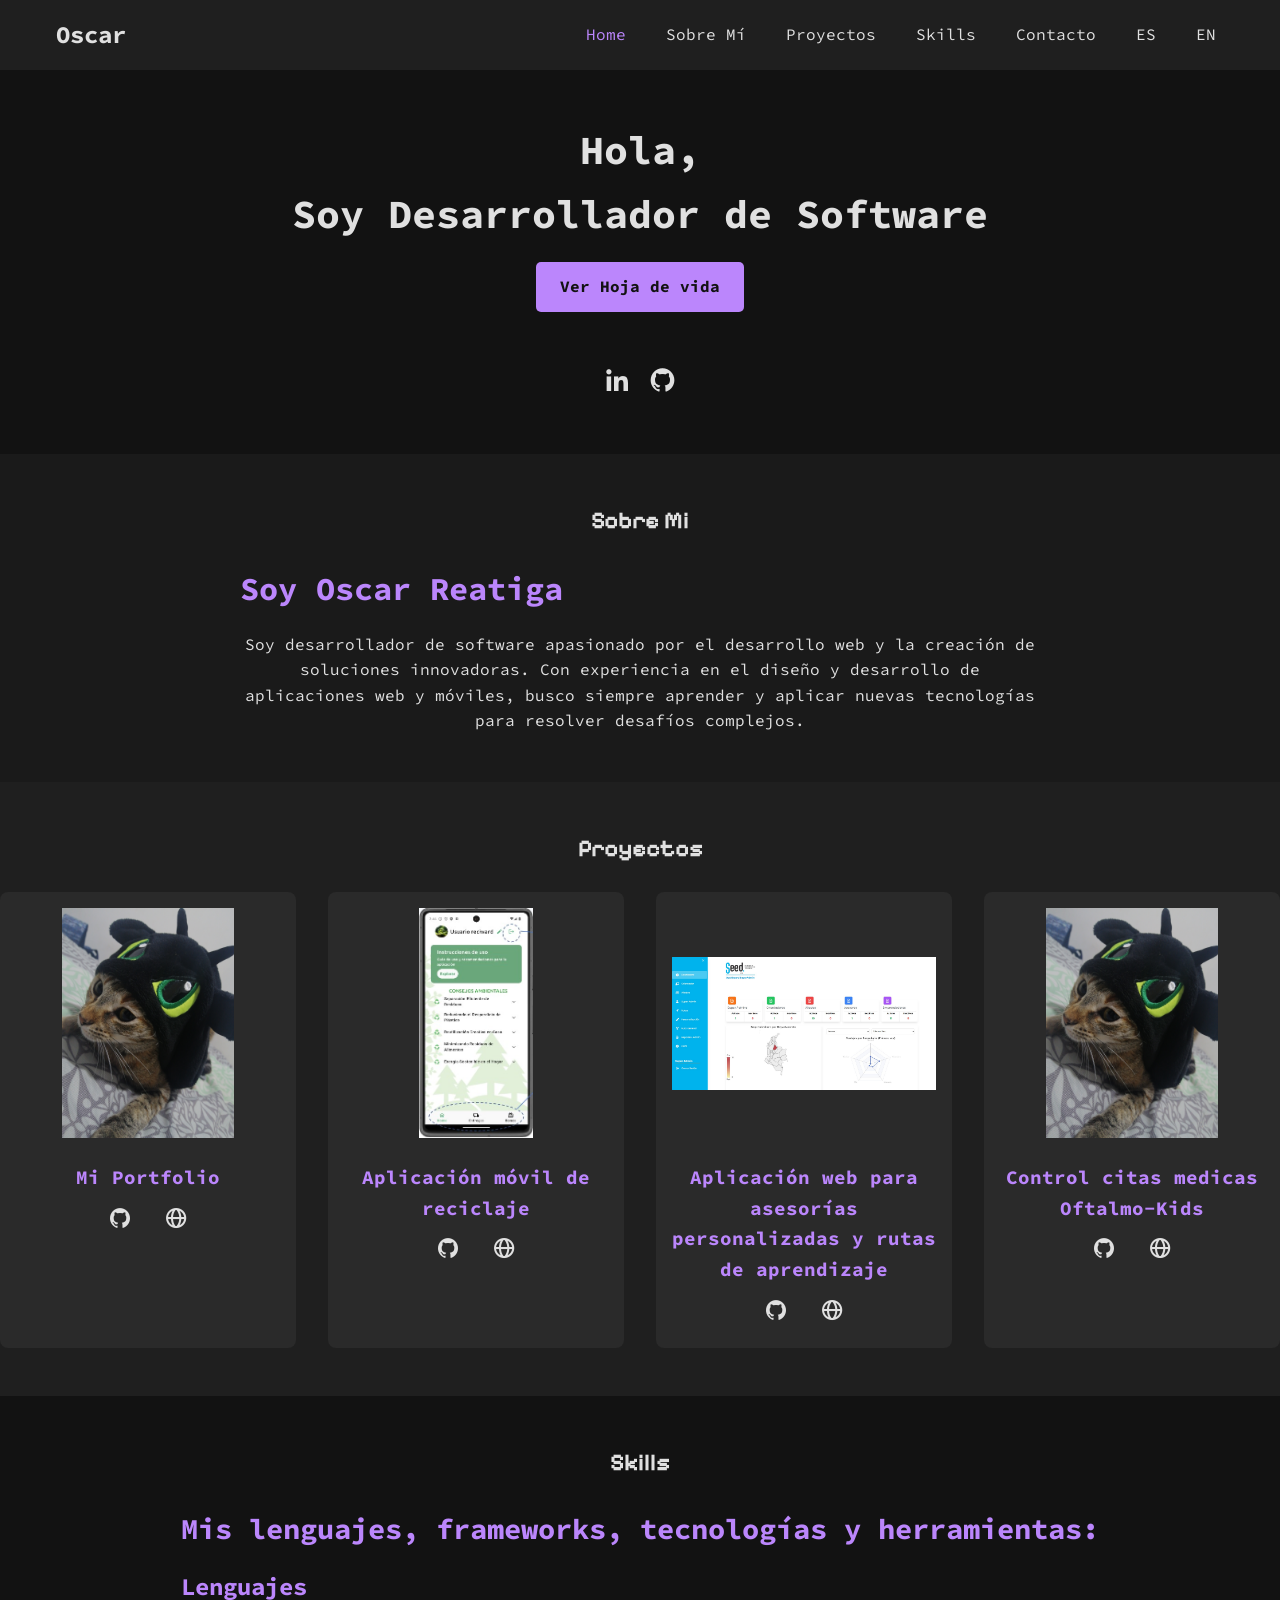
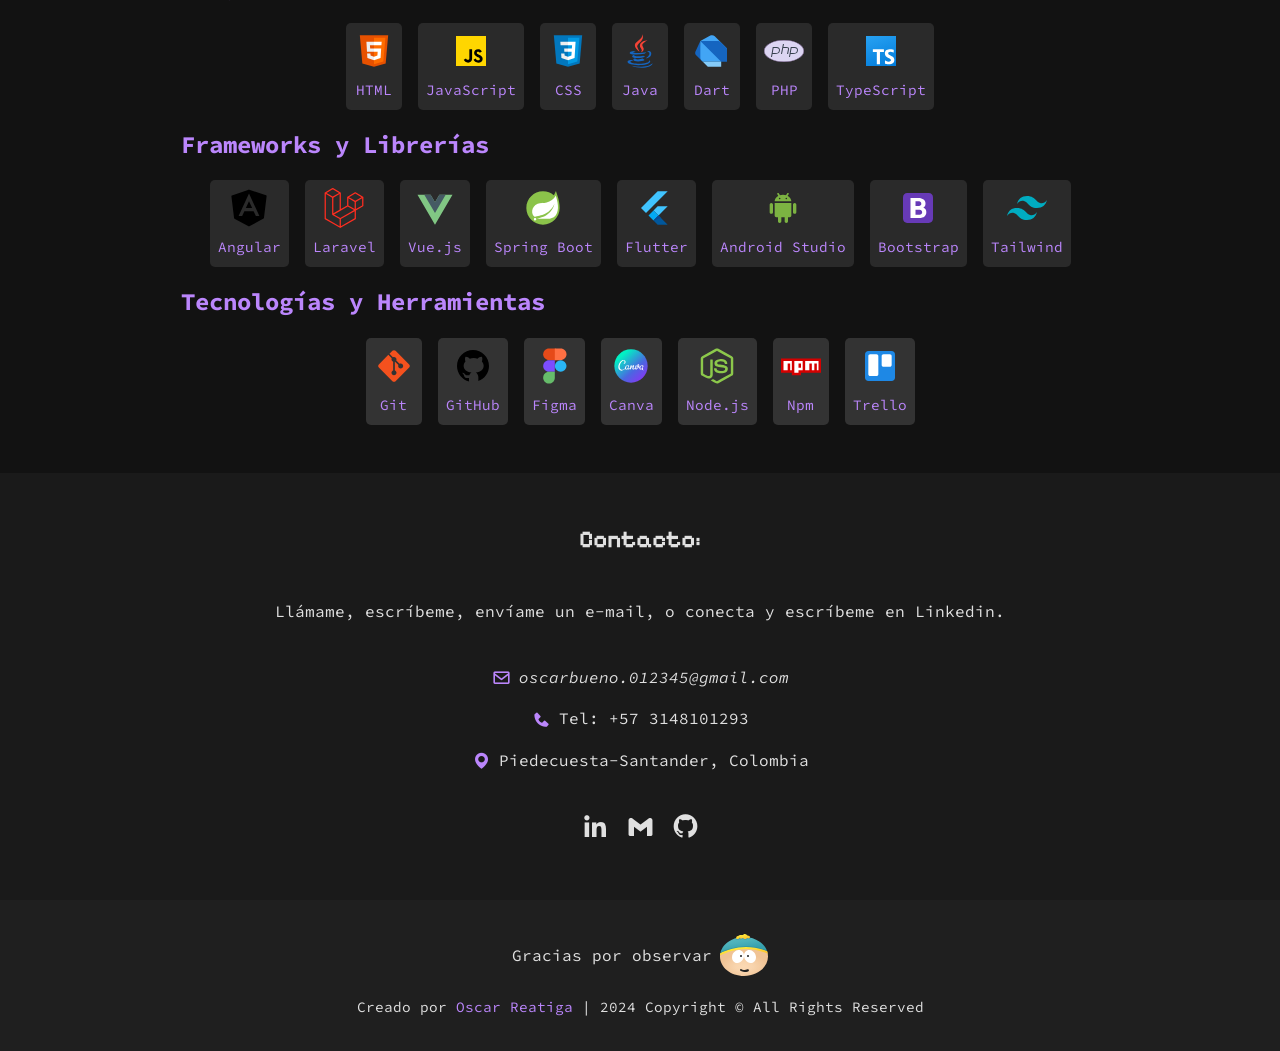
==== index-es.html @ 4c530ac4 "Add files via upload" ====
<!DOCTYPE html>
<html lang="en">
<head>
    <meta charset="UTF-8" />
    <meta http-equiv="X-UA-Compatible" content="IE=edge" />
    <meta name="viewport" content="width=device-width, initial-scale=1.0" />
    <link href="https://unpkg.com/boxicons@2.1.4/css/boxicons.min.css" rel="stylesheet" />
    <link rel="preconnect" href="https://fonts.googleapis.com">
    <link rel="preconnect" href="https://fonts.gstatic.com" crossorigin>
    <link
        href="https://fonts.googleapis.com/css2?family=Pixelify+Sans:wght@400..700&family=Source+Code+Pro:ital,wght@0,200..900;1,200..900&display=swap"
        rel="stylesheet">
    <link href="https://unpkg.com/aos@2.3.1/dist/aos.css" rel="stylesheet" />

    <link rel="stylesheet" href="./css/style.css" />
    <link rel="stylesheet" href="./css/header.css" />
    <link rel="stylesheet" href="./css/nav.css" />
    <link rel="stylesheet" href="./css/home.css" />
    <link rel="stylesheet" href="./css/about.css" />
    <link rel="stylesheet" href="./css/projects.css" />
    <link rel="stylesheet" href="./css/skills.css" />
    <link rel="stylesheet" href="./css/contact.css" />
    <link rel="stylesheet" href="./css/footer.css" />
    <link rel="stylesheet" href="./css/mediaqueries.css" />

    <title>Oscar Reatiga - Software Dev</title>
</head>

<body>
    <header class="header">
        <nav class="nav h-grid">
            <div>
                <a href="#" class="nav__logo">Oscar</a>
            </div>

            <div class="nav__menu" id="nav-menu">
                <ul class="nav__list">
                    <li class="nav__item"><a href="#home" class="nav__link active">Home</a></li>
                    <li class="nav__item"><a href="#about" class="nav__link">Sobre Mí</a></li>
                    <li class="nav__item"><a href="#projects" class="nav__link">Proyectos</a></li>
                    <li class="nav__item"><a href="#skills" class="nav__link">Skills</a></li>
                    <li class="nav__item"><a href="#contact" class="nav__link">Contacto</a></li>
                    <li class="nav__item"><a href="./index-es.html" class="nav__link nav__link-es">ES</a></li>
                    <li class="nav__item"><a href="./index.html" class="nav__link nav__link-en">EN</a></li>
                </ul>
            </div>

            <div class="nav__toggle" id="nav-toggle">
                <i class="bx bx-menu"></i>
            </div>
        </nav>
    </header>

    <main class="main">
        <section class="home h-grid" id="home">
            <div class="home__data">
                <h1 class="home__title">
                    Hola, <br />
                    Soy Desarrollador de Software<span class="home__title-color"></span> <br />
                    
                </h1>
                <a href="https://drive.google.com/drive/folders/1gHrCSWaH1jyi9_zsq7LV5uAzrO4THDpe?usp=sharing"
                    target="_blank" class="button">Ver Hoja de vida</a>
            </div>

            <div class="home__social">
                <a href="https://www.linkedin.com/in/oscar-reatiga-6b79942b4/" target="_blank"
                    class="home__social-icon">
                    <i class="bx bxl-linkedin"></i>
                </a>

                <a href="https://github.com/Y3sith" target="_blank" class="home__social-icon"><i
                        class="bx bxl-github"></i></a>

            </div>

        </section>

        <section class="about section" id="about">
            <h2 data-aos="fade-down" class="section-title">Sobre Mi</h2>

            <div data-aos="zoom-in" class="about__container h-grid">
                <div data-aos="zoom-in" class="about__content">
                    <h2 class="about__subtitle">Soy Oscar Reatiga</h2>
                    <p class="about__text">
                        Soy desarrollador de software apasionado por el desarrollo web y
                        la creación de soluciones innovadoras. Con experiencia en el diseño y desarrollo de
                        aplicaciones web y móviles, busco siempre aprender y aplicar nuevas tecnologías para
                        resolver desafíos complejos.
                    </p>
                </div>
            </div>
        </section>

        <section data-aos="fade-down" class="projects section" id="projects">
            <h2 class="section-title">Proyectos</h2>

            <div class="projects__container h-grid">
                <div data-aos="fade-down" class="projects__links">
                    <a target="_blank"><img src="./assets/images/IMG_20221031_184243.jpg" alt="" /></a>
                    <h4 class="project__title">Mi Portfolio</h4>

                    <div class="project__link-item">
                        <a href="https://github.com/Y3sith" class="project__item" target="_blank"><i
                                class="bx bxl-github"></i></a>

                        <a href="https://github.com/Y3sith" class="project__item" target="_blank"><i
                                class="bx bx-globe"></i></a>
                    </div>
                </div>

                <div data-aos="fade-down" class="projects__links">
                    <a target="_blank"><img src="./assets/images/reciward.jpg" alt="" /></a>
                    <h4 class="project__title">Aplicación móvil de reciclaje</h4>

                    <div class="project__link-item">
                        <a href="https://github.com/Y3sith" class="project__item" target="_blank"><i
                                class="bx bxl-github"></i></a>

                        <a href="https://github.com/Y3sith" class="project__item" target="_blank"><i
                                class="bx bx-globe"></i></a>
                    </div>
                </div>

                <div data-aos="fade-down" class="projects__links">
                    <a target="_blank"><img src="./assets/images/seedlab.jpg" alt="" /></a>
                    <h4 class="project__title">Aplicación web para asesorías personalizadas y rutas de aprendizaje</h4>

                    <div class="project__link-item">
                        <a href="https://github.com/Y3sith" class="project__item" target="_blank"><i
                                class="bx bxl-github"></i></a>

                        <a href="https://uccemprende.com/home" class="project__item" target="_blank"><i
                                class="bx bx-globe"></i></a>
                    </div>
                </div>

                <div data-aos="fade-down" class="projects__links">
                    <a target="_blank"><img src="./assets/images/IMG_20221031_184243.jpg" alt="" /></a>
                    <h4 class="project__title">Control citas medicas Oftalmo-Kids</h4>

                    <div class="project__link-item">
                        <a href="https://github.com/Y3sith" class="project__item" target="_blank"><i
                                class="bx bxl-github"></i></a>

                        <a href="https://github.com/Y3sith" class="project__item" target="_blank"><i
                                class="bx bx-globe"></i></a>
                    </div>
                </div>

            </div>
        </section>

        <section class="skills section" id="skills">
            <h2 data-aos="fade-down" class="section-title">Skills</h2>

            <div class="skills__container h-grid">
                <div data-aos="fade-down">
                    <h2 class="skills__subtitle">Mis lenguajes, frameworks, tecnologías y herramientas:</h2>
                    <div data-aos="fade-down" class="skills__data">
                        <h3 class="skills-title">Lenguajes</h3>
                        <div class="skills__names">
                            <a href="#" class="skills__name">
                                <img src="./assets/icon/icons8-html-5.svg" alt="html" />
                                <span>HTML</span>
                            </a>
                            <a href="#" class="skills__name">
                                <img src="./assets/icon/icons8-javascript.svg" alt="javascript" />
                                <span>JavaScript</span>
                            </a>
                            <a href="#" class="skills__name">
                                <img src="./assets/icon/icons8-css3.svg" alt="css" />
                                <span>CSS</span>
                            </a>
                            <a href="#" class="skills__name">
                                <img src="./assets/icon/icons8-java.svg" alt="java" />
                                <span>Java</span>
                            </a>
                            <a href="#" class="skills__name">
                                <img src="./assets/icon/icons8-dart.svg" alt="dart" />
                                <span>Dart</span>
                            </a>
                            <a href="#" class="skills__name">
                                <img src="./assets/icon/icons8-php.svg" alt="php" />
                                <span>PHP</span>
                            </a>
                            <a href="#" class="skills__name">
                                <img src="./assets/icon/icons8-typescript.svg" alt="typescript" />
                                <span>TypeScript</span>
                            </a>
                        </div>

                        <h3 class="skills-title">Frameworks y Librerías</h3>
                        <div class="skills__names">
                            <a href="#" class="skills__name">
                                <img src="./assets/icon/icons8-angular.svg" alt="angular" />
                                <span>Angular</span>
                            </a>
                            <a href="#" class="skills__name">
                                <img src="./assets/icon/icons8-laravel.svg" alt="laravel" />
                                <span>Laravel</span>
                            </a>
                            <a href="#" class="skills__name">
                                <img src="./assets/icon/icons8-vue.svg" alt="vue" />
                                <span>Vue.js</span>
                            </a>
                            <a href="#" class="skills__name">
                                <img src="./assets/icon/icons8-spring-boot.svg" alt="spring boot" />
                                <span>Spring Boot</span>
                            </a>
                            <a href="#" class="skills__name">
                                <img src="./assets/icon/icons8-flutter.svg" alt="flutter" />
                                <span>Flutter</span>
                            </a>
                            <a href="#" class="skills__name">
                                <img src="./assets/icon/icons8-android-studio.svg" alt="android studio" />
                                <span>Android Studio</span>
                            </a>
                            <a href="#" class="skills__name">
                                <img src="./assets/icon/icons8-bootstrap.svg" alt="bootstrap" />
                                <span>Bootstrap</span>
                            </a>
                            <a href="#" class="skills__name">
                                <img src="./assets/icon/icons8-tailwind-css.svg" alt="tailwind" />
                                <span>Tailwind</span>
                            </a>
                        </div>

                        <h3 class="skills-title">Tecnologías y Herramientas</h3>
                        <div class="skills__names tools">
                            <a href="#" class="skills__name">
                                <img src="./assets/icon/icons8-git.svg" alt="git" />
                                <span>Git</span>
                            </a>
                            <a href="#" class="skills__name">
                                <img src="./assets/icon/icons8-github.svg" alt="github" />
                                <span>GitHub</span>
                            </a>
                            <a href="#" class="skills__name">
                                <img src="./assets/icon/icons8-figma.svg" alt="figma" />
                                <span>Figma</span>
                            </a>
                            <a href="#" class="skills__name">
                                <img src="./assets/icon/icons8-canva.svg" alt="canva" />
                                <span>Canva</span>
                            </a>
                            <a href="#" class="skills__name">
                                <img src="./assets/icon/icons8-node-js.svg" alt="nodejs" />
                                <span>Node.js</span>
                            </a>
                            <a href="#" class="skills__name">
                                <img src="./assets/icon/icons8-npm.svg" alt="nodejs" />
                                <span>Npm</span>
                            </a>
                            <a href="#" class="skills__name">
                                <img src="./assets/icon/icons8-trello.svg" alt="nodejs" />
                                <span>Trello</span>
                            </a>
                        </div>
                    </div>
                </div>
            </div>
        </section>


        <section class="contact h-grid" id="contact">
            <h2 data-aos="fade-down" class="section-title">Contacto:</h2>
            <p data-aos="fade-down" class="contact__text">
                Llámame, escríbeme, envíame un e-mail, o conecta y escríbeme en Linkedin.
            </p>
            <div data-aos="fade-down" class="contact__social">
                <div class="contact__email">
                    <i class="bx bx-envelope icon"></i>
                    <address class="contact__email-content">oscarbueno.012345@gmail.com</address>
                </div>

                <div class="contact__phone">
                    <i class="bx bxs-phone icon"></i>
                    <span class="contact__phone-content">Tel: +57 3148101293</span>
                </div>

                <div class="contact__map">
                    <i class="bx bxs-map icon"></i>
                    <span class="contact__map-content">Piedecuesta-Santander, Colombia</span>
                </div>

                <div class="icon-social">
                    <a href="https://www.linkedin.com/in/oscar-reatiga-6b79942b4/" target="_blank"
                        class="icon-contact"><i class="bx bxl-linkedin"></i></a>

                    <a href="https://mail.google.com/mail/?view=cm&fs=1&tf=1&to=pee7491@gmail.com" target="_blank"
                        class="icon-contact"><i class="bx bxl-gmail"></i></a>

                    <a href="https://github.com/Y3sith" class="icon-contact" target="_blank"><i
                            class="bx bxl-github"></i></a>
                </div>
            </div>
        </section>
    </main>

    <footer class="footer">
        <div class="footer__text">
            <p>Gracias por observar<img src="./assets/icon/icons8-eric-cartman.svg" alt="" /></p>
        </div>

        <div class="footer__copyright">
            <p>
                Creado por
                <a class="link-github" href="https://github.com/Y3sith" target="_blank" rel="noreferrer noopener">
                    Oscar Reatiga
                </a>
                | 2024 Copyright &copy All Rights Reserved
            </p>
        </div>
    </footer>

    <script src="./js/app.js"></script>
    <script src="https://unpkg.com/aos@2.3.1/dist/aos.js"></script>
    <script>
        AOS.init();
    </script>
</body>

</html>
---- css/style.css ----
/* Reset y estilos globales */
* {
    margin: 0;
    padding: 0;
    box-sizing: border-box;
  }
  
  body {
    font-family: 'Source Code Pro', monospace;
    background-color: #121212;
    color: #e0e0e0;
    line-height: 1.6;
  }
  
  a {
    color: #bb86fc;
    text-decoration: none;
  }
  
  img {
    max-width: 100%;
    height: auto;
  }
  
  .section-title {
    text-align: center;
    margin-bottom: 1.5rem;
    font-family: 'Pixelify Sans', sans-serif;
    font-weight: 700;
    color: #e0e0e0;
  }
  
  /* Clase para grids básicos */
  .h-grid {
    display: grid;
    gap: 1rem;
  }
---- css/header.css ----
.header {
    background-color: #1f1f1f;
    padding: 1rem 0;
    box-shadow: 0 2px 5px rgba(0, 0, 0, 0.5);
  }
---- css/nav.css ----
.nav {
    display: flex;
    align-items: center;
    justify-content: space-between;
    max-width: 1200px;
    margin: 0 auto;
    padding: 0 1rem;
  }
  
  .nav__logo {
    font-size: 1.5rem;
    font-weight: bold;
    color: #e0e0e0;
  }
  
  .nav__menu {
    display: flex;
  }
  
  .nav__list {
    list-style: none;
    display: flex;
    gap: 1.5rem;
  }
  
  .nav__item { }
  
  .nav__link {
    color: #e0e0e0;
    font-size: 1rem;
    padding: 0.5rem;
    transition: color 0.3s ease;
  }
  
  .nav__link:hover,
  .nav__link.active {
    color: #bb86fc;
  }
  
  .nav__toggle {
    display: none;
    font-size: 1.8rem;
    color: #e0e0e0;
    cursor: pointer;
  }
---- css/home.css ----
.home {
    align-items: center;
    padding: 3rem 0;
    background: #121212;
    color: #e0e0e0;
    text-align: center;
  }
  
  .home__data {
    text-align: center;
  }
  
  .home__title {
    font-size: 2.5rem;
    margin-bottom: 1rem;
  }
  
  .home__title span.home__title-color {
    color: #bb86fc;
  }
  
  .button {
    display: inline-block;
    padding: 0.75rem 1.5rem;
    background-color: #bb86fc;
    color: #121212;
    border-radius: 5px;
    font-weight: bold;
    transition: background-color 0.3s ease;
  }
  
  .button:hover {
    background-color: #9b69d4;
  }
  
  .home__social {
    margin-top: 2rem;
    display: flex;
    justify-content: center;
    gap: 1rem;
  }
  
  .home__social-icon {
    font-size: 1.8rem;
    color: #e0e0e0;
    transition: color 0.3s ease;
  }
  
  .home__social-icon:hover {
    color: #bb86fc;
  }
---- css/about.css ----
.about {
    padding: 3rem 0;
    background-color: #1a1a1a;
    color: #e0e0e0;
  }
  
  .about__container {
    display: flex;
    flex-direction: column;
    align-items: center;
    gap: 2rem;
  }
  
  .about__subtitle {
    font-size: 2rem;
    color: #bb86fc;
    margin-bottom: 1rem;
  }
  
  .about__text {
    font-size: 1rem;
    max-width: 800px;
    text-align: center;
    line-height: 1.6;
  }
---- css/projects.css ----
.projects {
  padding: 3rem 0;
  background-color: #1f1f1f;
  color: #e0e0e0;
}

.projects__container {
  display: grid;
  grid-template-columns: repeat(auto-fit, minmax(250px, 1fr));
  gap: 2rem;
}

.projects__links {
  background-color: #2a2a2a;
  padding: 1rem;
  border-radius: 8px;
  text-align: center;
  transition: transform 0.3s ease;
}

/* .projects__links:hover {
  transform: translateY(-5px);
}

.projects__links img {
  border-radius: 5px;
  max-height: 200px;
  object-fit: cover;
} */

.project__title {
  margin: 1rem 0 0.5rem;
  font-size: 1.2rem;
  color: #bb86fc;
}

/* .project__link-item {
  display: flex;
  justify-content: center;
  gap: 1rem;
} */

/* .project__item {
  font-size: 1.5rem;
  color: #e0e0e0;
  transition: color 0.3s ease;
} */

.project__item:hover {
  color: #bb86fc;
}

.projects__links img {
    transition: 1s;
    cursor: pointer;
    width: 350px;
    height: 230px;
    object-fit: contain;
  }
  .projects__links img:hover {
    transform: scale(1.05);
  }
  .project__link-item {
    display: flex;
    justify-content: center;
    align-items: center;
    font-size: 1.53rem;
  }
  .project__item {
    padding: 0 1rem;
    color: var(--second-color);
  }
---- css/skills.css ----
.skills {
    padding: 3rem 0;
    background-color: #121212;
    color: #e0e0e0;
  }
  
  .skills__container {
    display: flex;
    flex-direction: column;
    align-items: center;
    gap: 2rem;
  }
  
  .skills__subtitle {
    font-size: 1.8rem;
    color: #bb86fc;
    margin-bottom: 1rem;
    text-align: center;
  }
  
  .skills-title {
    font-size: 1.5rem;
    margin: 1rem 0;
    color: #bb86fc;
  }
  
  .skills__names {
    display: flex;
    flex-wrap: wrap;
    gap: 1rem;
    justify-content: center;
  }
  
  .skills__name {
    display: flex;
    flex-direction: column;
    align-items: center;
    padding: 0.5rem;
    background-color: #2a2a2a;
    border-radius: 5px;
    transition: transform 0.3s ease;
  }
  
  .skills__name:hover {
    transform: translateY(-3px);
  }
  
  .skills__name img {
    width: 40px;
    height: 40px;
    margin-bottom: 0.5rem;
  }
  
  .skills__name span {
    font-size: 0.9rem;
  }
  
  .skills__names.tools .skills__name {
    background-color: #333;
  }
---- css/contact.css ----
.contact {
    padding: 3rem 0;
    background-color: #1a1a1a;
    color: #e0e0e0;
    text-align: center;
  }
  
  .contact__text {
    margin-bottom: 1.5rem;
    font-size: 1rem;
  }
  
  .contact__social {
    display: flex;
    flex-direction: column;
    gap: 1rem;
    align-items: center;
  }
  
  .contact__email,
  .contact__phone,
  .contact__map {
    display: flex;
    align-items: center;
    gap: 0.5rem;
    font-size: 1rem;
  }
  
  .contact__social .icon {
    font-size: 1.2rem;
    color: #bb86fc;
  }
  
  .icon-social {
    margin-top: 1rem;
    display: flex;
    gap: 1rem;
    justify-content: center;
  }
  
  .icon-contact {
    font-size: 1.8rem;
    color: #e0e0e0;
    transition: color 0.3s ease;
  }
  
  .icon-contact:hover {
    color: #bb86fc;
  }
---- css/footer.css ----
.footer {
    background-color: #1f1f1f;
    color: #e0e0e0;
    padding: 2rem 1rem;
    text-align: center;
  }
  
  .footer__text p {
    font-size: 1rem;
    margin-bottom: 1rem;
    display: flex;
    align-items: center;
    justify-content: center;
    gap: 0.5rem;
  }
  
  .footer__copyright p {
    font-size: 0.9rem;
  }
  
  .link-github {
    color: #bb86fc;
    transition: color 0.3s ease;
  }
  
  .link-github:hover {
    color: #e0e0e0;
  }
---- css/mediaqueries.css ----
@media screen and (max-width: 768px) {
    /* Mostrar el toggle en el nav y ocultar el menú principal */
    .nav__menu {
      display: none;
    }
    .nav__toggle {
      display: block;
    }
    
    /* Ajustar la grilla de la clase h-grid a una sola columna */
    .h-grid {
      grid-template-columns: 1fr;
    }
    
    /* Reducir el tamaño de la tipografía en la sección home */
    .home__title {
      font-size: 2rem;
    }
    
    /* En la sección about, alinear el contenido en columna */
    .about__container {
      flex-direction: column;
    }
    
    /* Reducir el número de columnas en la grilla de proyectos */
    .projects__container {
      grid-template-columns: 1fr;
    }
    
    /* En skills, mostrar los elementos en columna si es necesario */
    .skills__names {
      flex-direction: column;
      align-items: center;
    }
  }
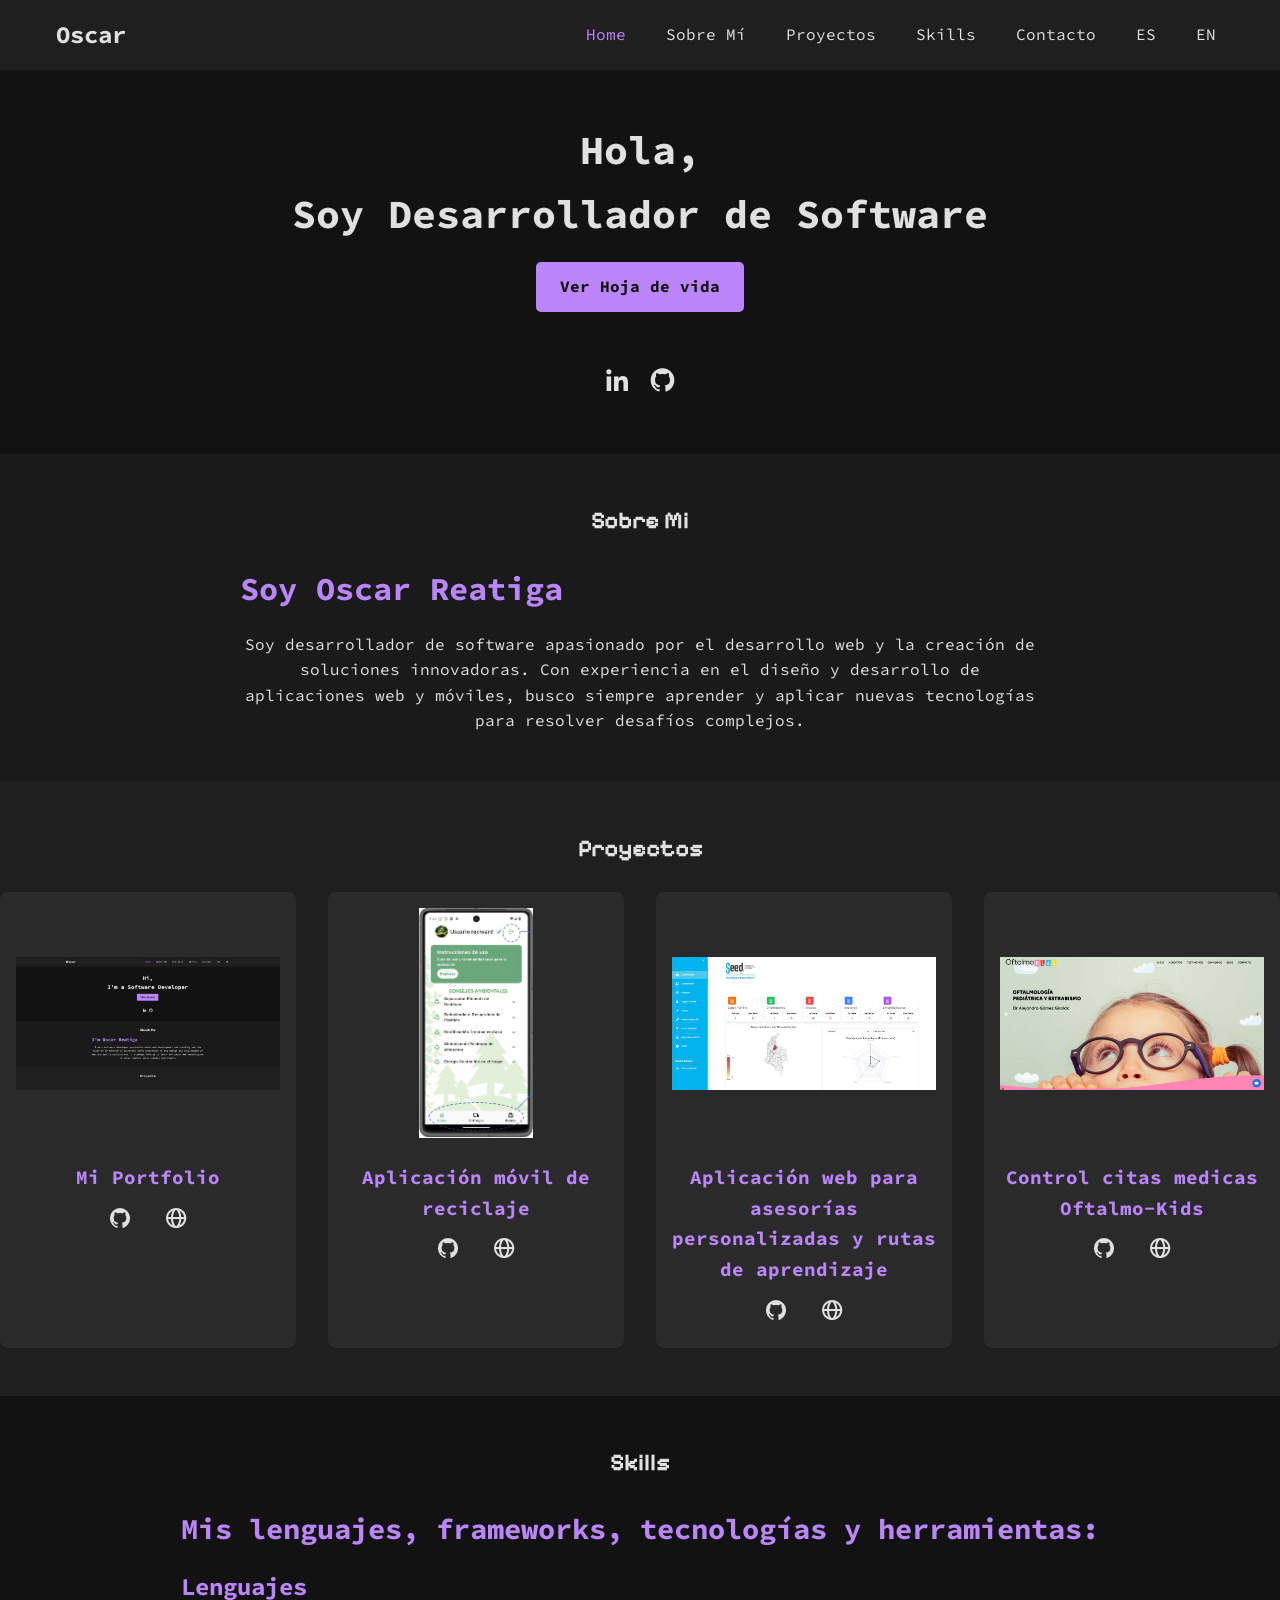
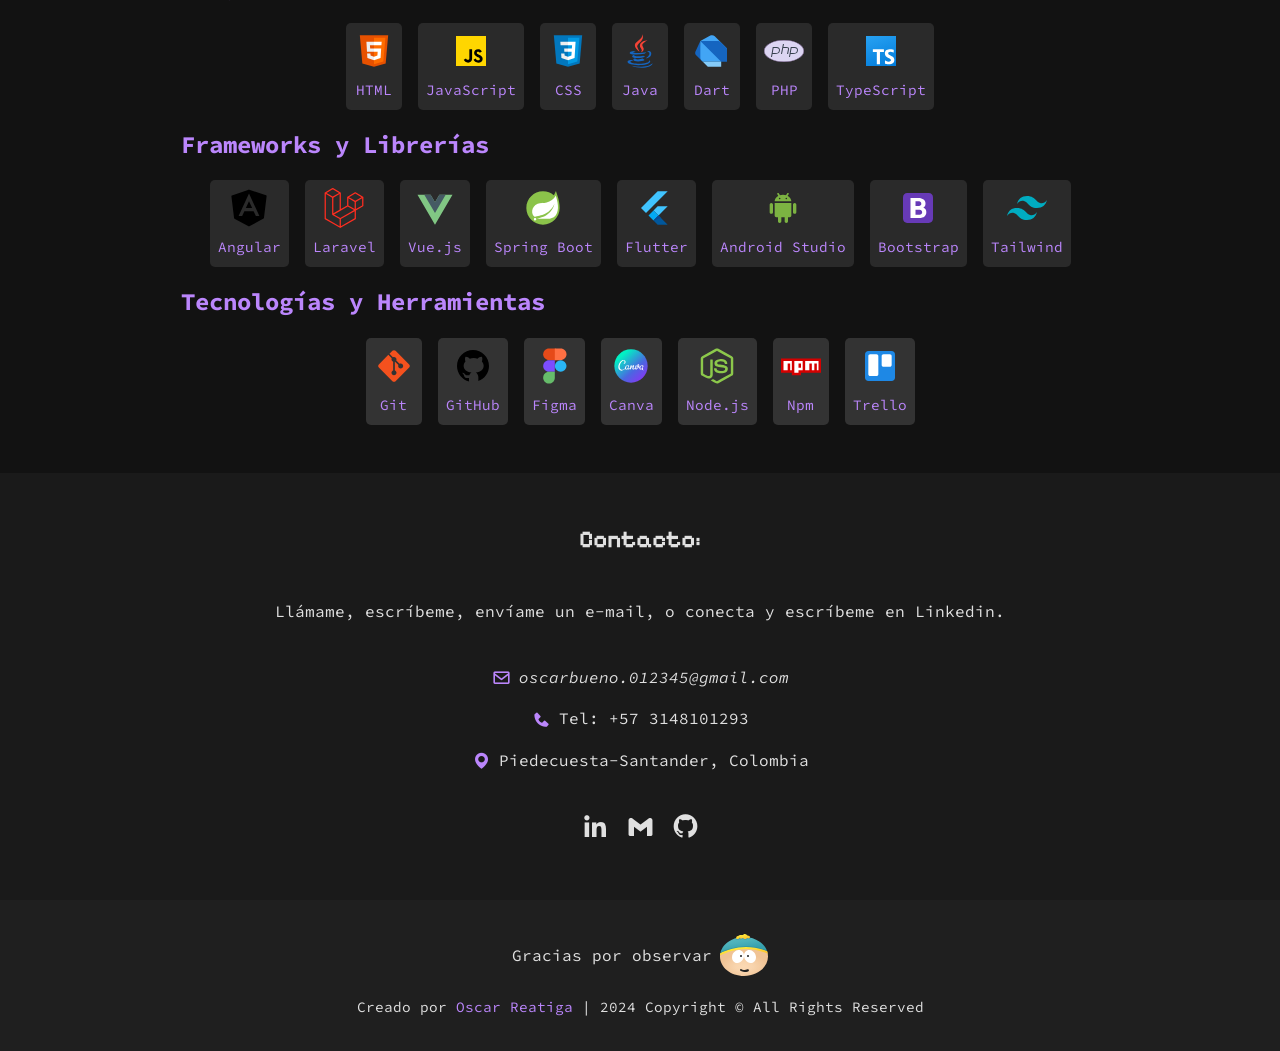
==== commit 9db5870a: "nuevas cosas" ====
--- a/index-es.html
+++ b/index-es.html
@@ -59,8 +59,9 @@
                     Soy Desarrollador de Software<span class="home__title-color"></span> <br />
                     
                 </h1>
-                <a href="https://drive.google.com/drive/folders/1gHrCSWaH1jyi9_zsq7LV5uAzrO4THDpe?usp=sharing"
-                    target="_blank" class="button">Ver Hoja de vida</a>
+                <!-- <a href="https://drive.google.com/drive/folders/1gHrCSWaH1jyi9_zsq7LV5uAzrO4THDpe?usp=sharing"
+                    target="_blank" class="button">Ver Hoja de vida</a> -->
+                    <a href="./assets/pdf/hoja de vida oscar reatiga.pdf"target="_blank" class="button">Ver Hoja de vida</a>
             </div>
 
             <div class="home__social">
@@ -97,7 +98,7 @@
 
             <div class="projects__container h-grid">
                 <div data-aos="fade-down" class="projects__links">
-                    <a target="_blank"><img src="./assets/images/IMG_20221031_184243.jpg" alt="" /></a>
+                    <a target="_blank"><img src="./assets/images/portafolio.jpg" alt="" /></a>
                     <h4 class="project__title">Mi Portfolio</h4>
 
                     <div class="project__link-item">
@@ -136,7 +137,7 @@
                 </div>
 
                 <div data-aos="fade-down" class="projects__links">
-                    <a target="_blank"><img src="./assets/images/IMG_20221031_184243.jpg" alt="" /></a>
+                    <a target="_blank"><img src="./assets/images/oftalmoKids.jpg" alt="" /></a>
                     <h4 class="project__title">Control citas medicas Oftalmo-Kids</h4>
 
                     <div class="project__link-item">
@@ -288,7 +289,7 @@
                     <a href="https://www.linkedin.com/in/oscar-reatiga-6b79942b4/" target="_blank"
                         class="icon-contact"><i class="bx bxl-linkedin"></i></a>
 
-                    <a href="https://mail.google.com/mail/?view=cm&fs=1&tf=1&to=pee7491@gmail.com" target="_blank"
+                    <a href="https://mail.google.com/mail/?view=cm&fs=1&tf=1&to=oscarbueno.012345@gmail.com" target="_blank"
                         class="icon-contact"><i class="bx bxl-gmail"></i></a>
 
                     <a href="https://github.com/Y3sith" class="icon-contact" target="_blank"><i
